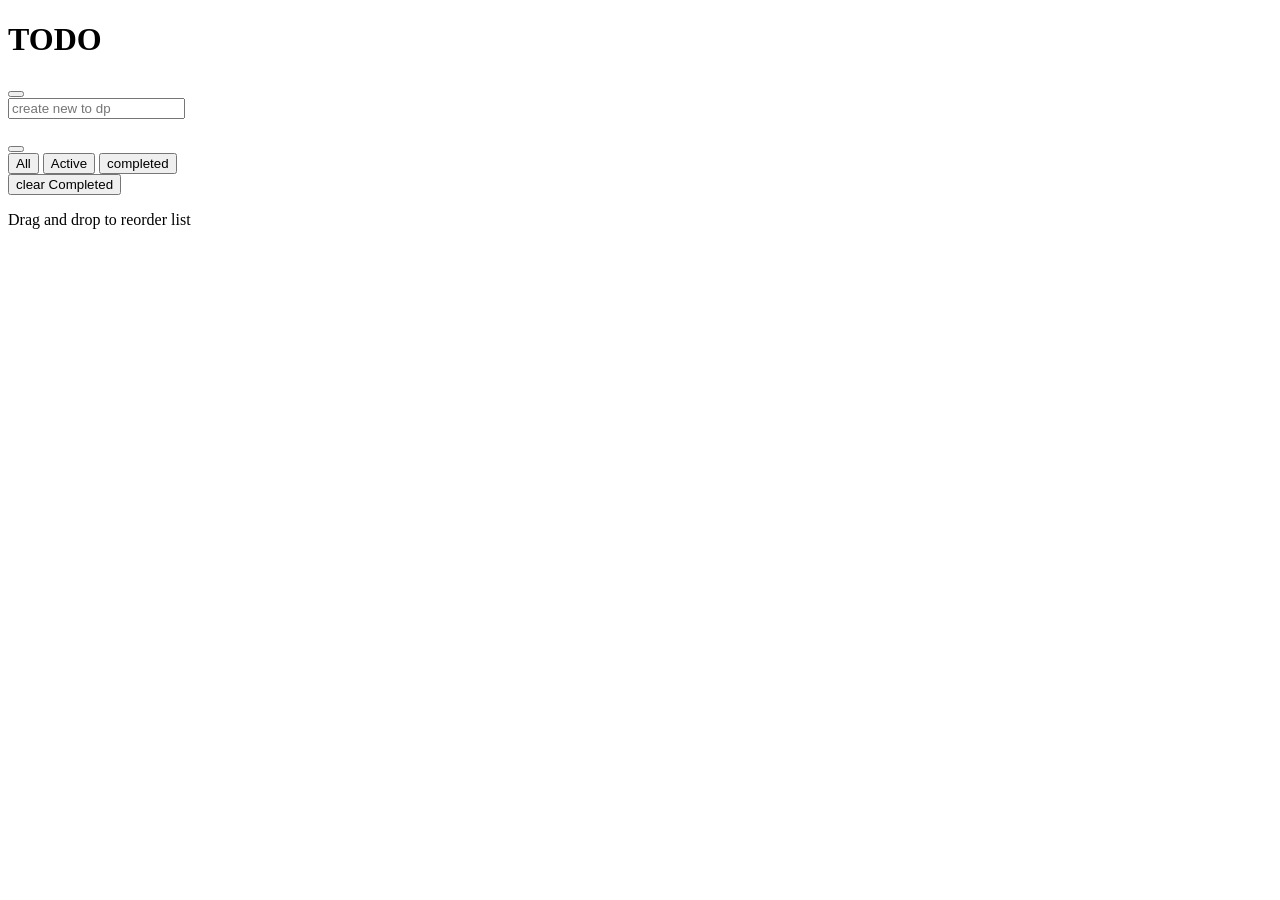
==== index.html @ 7b24b312 "index.html" ====
<!DOCTYPE html>
<html lang="en">
<head>
  <meta charset="UTF-8">
  <meta name="viewport" content="width=device-width, initial-scale=1.0"> <!-- displays site properly based on user's device -->

  <link rel="icon" type="image/png" sizes="32x32" href="./images/favicon-32x32.png">
  
  <title>Frontend Mentor | Todo app</title>
  <link rel="stylesheet" href="style.css">
  <!-- Feel free to remove these styles or customise in your own stylesheet ?? -->
  <style>
    .attribution { font-size: 11px; text-align: center; }
    .attribution a { color: hsl(228, 45%, 44%); }

  </style>
  <link rel="stylesheet" href="https://fonts.googleapis.com/css2?family=Josefin+Sans:wght@400;700&display=swap">
</head>
<body class="clair">
<div class="site-container" >
<div class="header">
  <div><h1>TODO</h1>
    
    <button id="themeBtn"> </button> 
    
     </div>

  <div class="input-group">
    <input type="text" id="taskInput" placeholder="create new to dp">
    <button onclick="addTask()" hidden>+</button>
  </div>
  
</div>
 
<div class=" contenair">
     <button id="addBtn" hidden>Ajouter</button>

    
    <ul id="taskList"></ul>
      
    </ul>
    
</div>

<div class="controls">
    <button id="nbItem" ></button>
    <div class="filters">
    
      <button onclick="filterTasks('all')">All</button>
      <button onclick="filterTasks('active')">Active</button>
      <button onclick="filterTasks('completed')">completed</button>
    </div>
      <button  id = "clear" onclick="clearCompleted()">clear Completed </button>
    
    
  </div>
  </div>

  <footer >
  <div class="footer">
  <p>Drag and drop to reorder list</p>
  <div class="attribution" hidden>
    Challenge by <a href="https://www.frontendmentor.io?ref=challenge" target="_blank">Frontend Mentor</a>. 
    Coded by <a href="#">Chrigui Faiza</a>.
  </div>
  </div>

  </footer>
</div>
  <script src="script.js"></script>
</body>
</html>
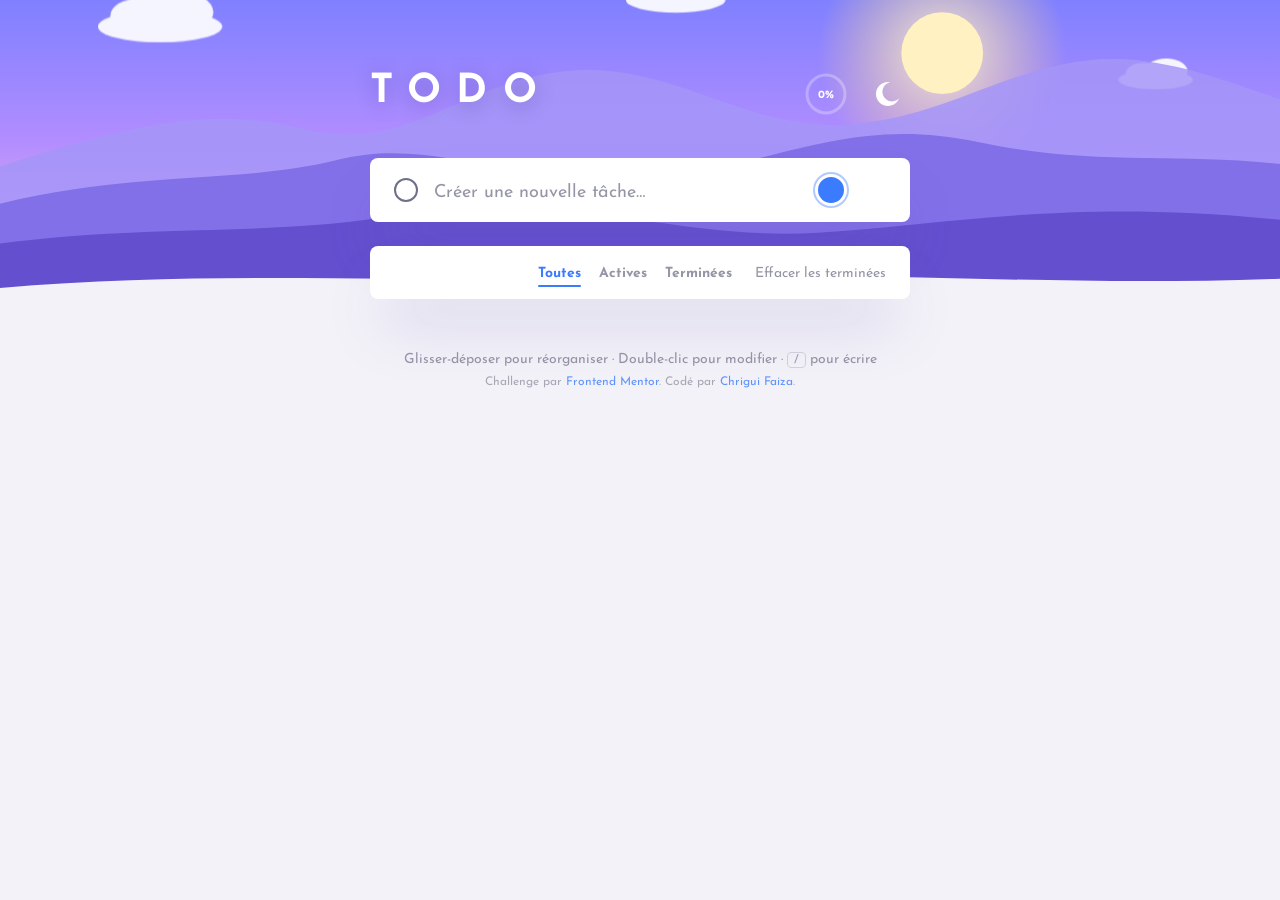
==== commit 735c144f: "index.html" ====
--- a/index.html
+++ b/index.html
@@ -1,72 +1,199 @@
 <!DOCTYPE html>
-<html lang="en">
+<html lang="fr" data-theme="light">
 <head>
   <meta charset="UTF-8">
-  <meta name="viewport" content="width=device-width, initial-scale=1.0"> <!-- displays site properly based on user's device -->
+  <meta name="viewport" content="width=device-width, initial-scale=1.0">
+  <meta name="theme-color" content="#6d7cff">
+  <title>TODO — Mes tâches</title>
 
-  <link rel="icon" type="image/png" sizes="32x32" href="./images/favicon-32x32.png">
-  
-  <title>Frontend Mentor | Todo app</title>
+  <!-- Favicon intégré (aucun fichier image nécessaire) -->
+  <link rel="icon" href="data:image/svg+xml,%3Csvg xmlns='http://www.w3.org/2000/svg' viewBox='0 0 32 32'%3E%3Cdefs%3E%3ClinearGradient id='g' x1='0' y1='0' x2='1' y2='1'%3E%3Cstop offset='0' stop-color='%2355ddff'/%3E%3Cstop offset='1' stop-color='%23c058f3'/%3E%3C/linearGradient%3E%3C/defs%3E%3Ccircle cx='16' cy='16' r='15' fill='url(%23g)'/%3E%3Cpath d='M10 16.5l4 4 8-9' fill='none' stroke='white' stroke-width='3' stroke-linecap='round' stroke-linejoin='round'/%3E%3C/svg%3E">
+
+  <link rel="preconnect" href="https://fonts.googleapis.com">
+  <link rel="preconnect" href="https://fonts.gstatic.com" crossorigin>
+  <link rel="stylesheet" href="https://fonts.googleapis.com/css2?family=Josefin+Sans:wght@400;600;700&display=swap">
+
+  <!-- Applique le thème AVANT l'affichage pour éviter un flash blanc -->
+  <script>
+    (function () {
+      var t = null;
+      try { t = JSON.parse(localStorage.getItem("theme")); } catch (e) {}
+      if (t !== "light" && t !== "dark") {
+        t = window.matchMedia && matchMedia("(prefers-color-scheme: dark)").matches ? "dark" : "light";
+      }
+      document.documentElement.dataset.theme = t;
+    })();
+  </script>
+
   <link rel="stylesheet" href="style.css">
-  <!-- Feel free to remove these styles or customise in your own stylesheet ?? -->
-  <style>
-    .attribution { font-size: 11px; text-align: center; }
-    .attribution a { color: hsl(228, 45%, 44%); }
+</head>
+<body>
 
-  </style>
-  <link rel="stylesheet" href="https://fonts.googleapis.com/css2?family=Josefin+Sans:wght@400;700&display=swap">
-</head>
-<body class="clair">
-<div class="site-container" >
-<div class="header">
-  <div><h1>TODO</h1>
-    
-    <button id="themeBtn"> </button> 
-    
-     </div>
+  <!-- ===================== EN-TÊTE ILLUSTRÉ ===================== -->
+  <!-- Paysage en SVG : soleil le jour, lune et étoiles la nuit.
+       Les couleurs viennent des variables CSS => elles changent avec le thème. -->
+  <header class="hero" id="hero" aria-hidden="true">
+    <svg class="hero-art" viewBox="0 0 1440 400" preserveAspectRatio="xMidYMax slice">
+      <defs>
+        <linearGradient id="sky" x1="0" y1="0" x2="0" y2="1">
+          <stop class="s1" offset="0"/>
+          <stop class="s2" offset="0.55"/>
+          <stop class="s3" offset="1"/>
+        </linearGradient>
+        <radialGradient id="sunGlow">
+          <stop offset="0" stop-color="#fff6d6" stop-opacity=".9"/>
+          <stop offset="1" stop-color="#ffd27a" stop-opacity="0"/>
+        </radialGradient>
+        <radialGradient id="moonGlow">
+          <stop offset="0" stop-color="#d9d4ff" stop-opacity=".55"/>
+          <stop offset="1" stop-color="#d9d4ff" stop-opacity="0"/>
+        </radialGradient>
+        <mask id="crescent">
+          <rect width="1440" height="400" fill="white"/>
+          <circle cx="1080" cy="106" r="34" fill="black"/>
+        </mask>
+      </defs>
 
-  <div class="input-group">
-    <input type="text" id="taskInput" placeholder="create new to dp">
-    <button onclick="addTask()" hidden>+</button>
-  </div>
-  
-</div>
- 
-<div class=" contenair">
-     <button id="addBtn" hidden>Ajouter</button>
+      <!-- Ciel -->
+      <rect class="sky" width="1440" height="400" fill="url(#sky)"/>
 
-    
-    <ul id="taskList"></ul>
-      
-    </ul>
-    
-</div>
+      <!-- Étoiles (générées en JS) + étoile filante -->
+      <g class="stars" id="stars"></g>
+      <line class="shooting" x1="300" y1="40" x2="380" y2="70"/>
 
-<div class="controls">
-    <button id="nbItem" ></button>
-    <div class="filters">
-    
-      <button onclick="filterTasks('all')">All</button>
-      <button onclick="filterTasks('active')">Active</button>
-      <button onclick="filterTasks('completed')">completed</button>
+      <!-- Soleil / Lune (parallaxe lente) -->
+      <g class="layer" style="--depth: 4"><g class="celestial">
+        <g class="sun">
+          <circle cx="1060" cy="120" r="140" fill="url(#sunGlow)"/>
+          <circle cx="1060" cy="120" r="46" fill="#fff1c1"/>
+        </g>
+        <g class="moon">
+          <circle cx="1060" cy="120" r="120" fill="url(#moonGlow)"/>
+          <circle cx="1060" cy="120" r="38" fill="#f3f0ff" mask="url(#crescent)"/>
+        </g>
+      </g></g>
+
+      <!-- Nuages qui dérivent -->
+      <g class="layer" style="--depth: 8">
+        <g class="clouds">
+          <g class="cloud" transform="translate(180 90)">
+            <ellipse cx="0" cy="0" rx="70" ry="18"/>
+            <ellipse cx="-22" cy="-12" rx="34" ry="20"/>
+            <ellipse cx="20" cy="-16" rx="40" ry="24"/>
+          </g>
+          <g class="cloud desktop-only" transform="translate(760 60) scale(.8)">
+            <ellipse cx="0" cy="0" rx="70" ry="18"/>
+            <ellipse cx="-22" cy="-12" rx="34" ry="20"/>
+            <ellipse cx="20" cy="-16" rx="40" ry="24"/>
+          </g>
+          <g class="cloud" transform="translate(1300 150) scale(.6)">
+            <ellipse cx="0" cy="0" rx="70" ry="18"/>
+            <ellipse cx="-22" cy="-12" rx="34" ry="20"/>
+            <ellipse cx="20" cy="-16" rx="40" ry="24"/>
+          </g>
+        </g>
+      </g>
+
+      <!-- Montagnes en 3 plans -->
+      <path class="layer m1 desktop-only" style="--depth: 12"
+        d="M-40 260 C120 210 220 175 340 205 C460 235 520 150 640 140 C760 130 840 210 960 200 C1080 190 1160 115 1280 128 C1360 137 1420 170 1480 182 V400 H-40Z"/>
+      <path class="layer m2" style="--depth: 20"
+        d="M-40 300 C140 248 260 270 380 240 C500 210 600 282 740 262 C880 242 960 190 1100 220 C1240 250 1340 228 1480 250 V400 H-40Z"/>
+      <path class="layer m3" style="--depth: 30"
+        d="M-40 340 C160 308 300 330 460 300 C620 270 760 332 920 322 C1080 312 1220 280 1480 312 V400 H-40Z"/>
+      <!-- Premier plan : même couleur que la page => fondu parfait -->
+      <path class="m4" d="M-40 388 C240 360 480 382 720 372 C960 362 1200 386 1480 372 V400 H-40Z"/>
+    </svg>
+  </header>
+
+  <!-- ===================== APPLICATION ===================== -->
+  <main class="app">
+
+    <div class="app-head">
+      <div>
+        <h1>TODO</h1>
+        <p class="greeting" id="greeting"></p>
+      </div>
+
+      <div class="head-actions">
+        <!-- Anneau de progression -->
+        <div class="ring" id="ring" role="img" aria-label="Progression">
+          <svg viewBox="0 0 44 44">
+            <circle class="ring-track" cx="22" cy="22" r="19"/>
+            <circle class="ring-value" id="ringValue" cx="22" cy="22" r="19"/>
+          </svg>
+          <span id="ringText">0%</span>
+        </div>
+
+        <!-- Bouton jour / nuit -->
+        <button class="theme-btn" id="themeBtn" type="button" aria-label="Activer le mode nuit">
+          <svg class="icon-moon" viewBox="0 0 26 26" aria-hidden="true">
+            <path fill="currentColor" d="M13 0c.81 0 1.603.074 2.373.216C10.593 1.199 7 5.43 7 10.5 7 16.299 11.701 21 17.5 21c2.996 0 5.7-1.255 7.613-3.268C23.22 22.572 18.51 26 13 26 5.82 26 0 20.18 0 13S5.82 0 13 0z"/>
+          </svg>
+          <svg class="icon-sun" viewBox="0 0 26 26" aria-hidden="true">
+            <path fill="currentColor" d="M13 21a1 1 0 011 1v3a1 1 0 11-2 0v-3a1 1 0 011-1zm-5.657-2.343a1 1 0 010 1.414l-2.121 2.121a1 1 0 01-1.414-1.414l2.12-2.121a1 1 0 011.415 0zm12.728 0l2.121 2.121a1 1 0 01-1.414 1.414l-2.121-2.12a1 1 0 011.414-1.415zM13 8a5 5 0 110 10 5 5 0 010-10zm12 4a1 1 0 110 2h-3a1 1 0 110-2h3zM4 12a1 1 0 110 2H1a1 1 0 110-2h3zm18.192-8.192a1 1 0 010 1.414l-2.12 2.121a1 1 0 01-1.415-1.414l2.121-2.121a1 1 0 011.414 0zm-16.97 0l2.121 2.12A1 1 0 015.93 7.344L3.808 5.222a1 1 0 011.414-1.414zM13 0a1 1 0 011 1v3a1 1 0 11-2 0V1a1 1 0 011-1z"/>
+          </svg>
+        </button>
+      </div>
     </div>
-      <button  id = "clear" onclick="clearCompleted()">clear Completed </button>
-    
-    
-  </div>
+
+    <!-- Nouvelle tâche -->
+    <form class="card new-task" id="newTask" autocomplete="off">
+      <span class="check preview" aria-hidden="true"></span>
+      <label class="sr-only" for="taskInput">Nouvelle tâche</label>
+      <input type="text" id="taskInput" maxlength="140" placeholder="Créer une nouvelle tâche…">
+      <button type="button" class="swatch-btn" id="newColorBtn" aria-label="Choisir la couleur de la note" aria-haspopup="true"></button>
+      <button type="submit" class="add-btn" id="addBtn" aria-label="Ajouter la tâche">
+        <svg viewBox="0 0 18 18" aria-hidden="true"><path d="M9 2v14M2 9h14" stroke="currentColor" stroke-width="2.4" stroke-linecap="round"/></svg>
+      </button>
+    </form>
+
+    <!-- Liste -->
+    <section class="card list-card" aria-label="Liste des tâches">
+      <ul id="taskList" class="task-list"></ul>
+
+      <div class="empty" id="empty" hidden>
+        <svg viewBox="0 0 120 90" aria-hidden="true">
+          <rect x="18" y="10" width="84" height="70" rx="10" class="e-paper"/>
+          <rect x="32" y="28" width="12" height="12" rx="6" class="e-dot"/>
+          <rect x="52" y="31" width="36" height="6" rx="3" class="e-line"/>
+          <rect x="32" y="50" width="12" height="12" rx="6" class="e-dot2"/>
+          <rect x="52" y="53" width="26" height="6" rx="3" class="e-line"/>
+        </svg>
+        <p id="emptyText">Rien à faire… pour l'instant !</p>
+      </div>
+
+      <div class="list-footer">
+        <span id="nbItem" aria-live="polite"></span>
+
+        <div class="filters" role="group" aria-label="Filtrer les tâches">
+          <button type="button" data-filter="all" aria-pressed="true">Toutes</button>
+          <button type="button" data-filter="active" aria-pressed="false">Actives</button>
+          <button type="button" data-filter="completed" aria-pressed="false">Terminées</button>
+        </div>
+
+        <button type="button" id="clear" class="clear">Effacer les terminées</button>
+      </div>
+    </section>
+
+    <footer class="footer">
+      <p>Glisser-déposer pour réorganiser · Double-clic pour modifier · <kbd>/</kbd> pour écrire</p>
+      <p class="attribution">
+        Challenge par <a href="https://www.frontendmentor.io?ref=challenge" target="_blank" rel="noopener">Frontend Mentor</a>.
+        Codé par <a href="https://github.com/faiza-chr/">Chrigui Faiza</a>.
+      </p>
+    </footer>
+  </main>
+
+  <!-- Palette de couleurs (partagée, positionnée en JS) -->
+  <div class="palette" id="palette" role="dialog" aria-label="Couleur de la note" hidden></div>
+
+  <!-- Notification avec « Annuler » -->
+  <div class="toast" id="toast" role="status" aria-live="polite">
+    <span id="toastText"></span>
+    <button type="button" id="toastAction"></button>
   </div>
 
-  <footer >
-  <div class="footer">
-  <p>Drag and drop to reorder list</p>
-  <div class="attribution" hidden>
-    Challenge by <a href="https://www.frontendmentor.io?ref=challenge" target="_blank">Frontend Mentor</a>. 
-    Coded by <a href="#">Chrigui Faiza</a>.
-  </div>
-  </div>
-
-  </footer>
-</div>
   <script src="script.js"></script>
 </body>
 </html>
--- a/style.css
+++ b/style.css
@@ -0,0 +1,645 @@
+/* =========================================================
+   TODO — style.css
+   Thème jour / nuit piloté par [data-theme] sur <html>
+   ========================================================= */
+
+*, *::before, *::after { margin: 0; padding: 0; box-sizing: border-box; }
+
+/* ---------- Variables : MODE JOUR ---------- */
+:root {
+  --font: "Josefin Sans", system-ui, sans-serif;
+
+  --bg: #f3f2f8;
+  --card: #ffffff;
+  --text: #494c6b;
+  --muted: #9495a5;
+  --faint: #d1d2da;
+  --line: #e9e9f1;
+  --hover: #24263a;
+  --accent: #3a7cfd;
+  --shadow: 0 35px 60px -15px rgba(99, 82, 180, .28);
+
+  /* Scène de l'en-tête */
+  --sky1: #6d7cff;
+  --sky2: #b28dff;
+  --sky3: #ffc2d9;
+  --m1: #a596f8;
+  --m2: #8270e8;
+  --m3: #6450cf;
+  --cloud: .92;
+  --stars: 0;
+  --sun: 1;
+
+  --ease: cubic-bezier(.2, .8, .2, 1);
+  color-scheme: light;
+}
+
+/* ---------- Variables : MODE NUIT ---------- */
+[data-theme="dark"] {
+  --bg: #161722;
+  --card: #25273d;
+  --text: #c8cbe7;
+  --muted: #6b6e8e;
+  --faint: #4d5067;
+  --line: #34364c;
+  --hover: #f1f1fb;
+  --accent: #6aa0ff;
+  --shadow: 0 35px 60px -15px rgba(0, 0, 0, .65);
+
+  --sky1: #060a22;
+  --sky2: #1c1850;
+  --sky3: #4b2a7d;
+  --m1: #2c2760;
+  --m2: #1e1b45;
+  --m3: #14122f;
+  --cloud: .14;
+  --stars: 1;
+  --sun: 0;
+
+  color-scheme: dark;
+}
+
+html { -webkit-text-size-adjust: 100%; }
+
+body {
+  min-height: 100vh;
+  font-family: var(--font);
+  font-size: 18px;
+  color: var(--text);
+  background: var(--bg);
+  transition: background-color .5s var(--ease), color .5s var(--ease);
+  -webkit-font-smoothing: antialiased;
+}
+
+button { font: inherit; color: inherit; background: none; border: 0; cursor: pointer; }
+button:focus-visible, input:focus-visible { outline: 2px solid var(--accent); outline-offset: 3px; border-radius: 6px; }
+
+.sr-only {
+  position: absolute; width: 1px; height: 1px; overflow: hidden;
+  clip: rect(0 0 0 0); white-space: nowrap;
+}
+
+/* Transition circulaire du thème (View Transitions API) */
+::view-transition-old(root),
+::view-transition-new(root) { animation: none; mix-blend-mode: normal; }
+
+/* =========================================================
+   EN-TÊTE ILLUSTRÉ
+   ========================================================= */
+.hero {
+  position: relative;
+  height: 300px;
+  overflow: hidden;
+  background: var(--bg);
+}
+.hero-art { position: absolute; top: 0; left: 0; width: 100%; height: calc(100% + 2px); display: block; }
+.celestial { transition: transform .6s var(--ease); }
+
+.s1 { stop-color: var(--sky1); }
+.s2 { stop-color: var(--sky2); }
+.s3 { stop-color: var(--sky3); }
+.s1, .s2, .s3 { transition: stop-color .8s var(--ease); }
+
+.m1 { fill: var(--m1); opacity: .85; }
+.m2 { fill: var(--m2); }
+.m3 { fill: var(--m3); }
+.m4 { fill: var(--bg); }
+.m1, .m2, .m3, .m4 { transition: fill .8s var(--ease); }
+
+/* Parallaxe : --px / --py sont mis à jour par le JS */
+.layer {
+  transform: translate(calc(var(--px, 0) * var(--depth) * -1px), calc(var(--py, 0) * var(--depth) * -.4px));
+  transition: transform .6s var(--ease);
+}
+
+/* Soleil qui se couche / lune qui se lève */
+.sun, .moon { transition: transform 1s var(--ease), opacity .8s var(--ease); }
+.sun  { opacity: var(--sun); transform: translateY(calc((1 - var(--sun)) * 170px)); }
+.moon { opacity: calc(1 - var(--sun)); transform: translateY(calc(var(--sun) * 170px)); }
+
+.cloud ellipse { fill: #fff; }
+.clouds { opacity: var(--cloud); transition: opacity .8s; animation: drift 60s linear infinite alternate; }
+@keyframes drift { to { transform: translateX(-120px); } }
+
+.stars { opacity: var(--stars); transition: opacity 1s var(--ease); }
+.star { fill: #fff; animation: twinkle 3s ease-in-out infinite; }
+@keyframes twinkle { 50% { opacity: .25; } }
+
+.shooting {
+  stroke: #fff; stroke-width: 2; stroke-linecap: round;
+  stroke-dasharray: 40 400; stroke-dashoffset: 40;
+  opacity: 0;
+}
+[data-theme="dark"] .shooting { animation: shoot 7s ease-in 2s infinite; }
+@keyframes shoot {
+  0%   { stroke-dashoffset: 40;   opacity: 0; transform: translate(0, 0); }
+  2%   { opacity: 1; }
+  10%  { stroke-dashoffset: -120; opacity: 0; transform: translate(260px, 100px); }
+  100% { opacity: 0; }
+}
+
+/* =========================================================
+   APPLICATION
+   ========================================================= */
+.app {
+  position: relative;
+  z-index: 1;
+  width: min(540px, 100% - 48px);
+  margin: -228px auto 0;
+  padding-bottom: 48px;
+}
+
+.app-head {
+  display: flex;
+  align-items: flex-start;
+  justify-content: space-between;
+  margin-bottom: 36px;
+  color: #fff;
+}
+h1 {
+  font-size: 40px;
+  font-weight: 700;
+  letter-spacing: .38em;
+  line-height: 1;
+  text-shadow: 0 4px 20px rgba(30, 20, 80, .25);
+}
+.greeting {
+  margin-top: 10px;
+  font-size: 15px;
+  opacity: .9;
+  letter-spacing: .02em;
+  text-transform: capitalize;
+}
+
+.head-actions { display: flex; align-items: center; gap: 18px; }
+
+/* Anneau de progression */
+.ring { position: relative; width: 44px; height: 44px; display: grid; place-items: center; }
+.ring svg { position: absolute; inset: 0; transform: rotate(-90deg); }
+.ring circle { fill: none; stroke-width: 3; }
+.ring-track { stroke: rgba(255, 255, 255, .28); }
+.ring-value {
+  stroke: #fff; stroke-linecap: round;
+  stroke-dasharray: 119.38; stroke-dashoffset: 119.38;
+  transition: stroke-dashoffset .7s var(--ease);
+}
+#ringText { font-size: 11px; font-weight: 700; padding-top: 2px; }
+
+/* Bouton jour / nuit */
+.theme-btn {
+  position: relative;
+  width: 44px; height: 44px;
+  border-radius: 50%;
+  display: grid; place-items: center;
+  color: #fff;
+  transition: background .3s, transform .3s var(--ease);
+}
+.theme-btn:hover { background: rgba(255, 255, 255, .16); transform: rotate(-12deg); }
+.theme-btn svg {
+  position: absolute; width: 24px; height: 24px;
+  transition: transform .6s var(--ease), opacity .4s;
+}
+.icon-sun  { opacity: 0; transform: rotate(-90deg) scale(.4); }
+[data-theme="dark"] .icon-moon { opacity: 0; transform: rotate(90deg) scale(.4); }
+[data-theme="dark"] .icon-sun  { opacity: 1; transform: none; }
+
+/* ---------- Cartes ---------- */
+.card {
+  background: var(--card);
+  border-radius: 8px;
+  box-shadow: var(--shadow);
+  transition: background-color .5s var(--ease), box-shadow .5s;
+}
+
+/* ---------- Bouton cercle (cocher) ---------- */
+.check {
+  position: relative;
+  flex: none;
+  width: 24px; height: 24px;
+  border-radius: 50%;
+  border: 1.5px solid var(--faint);
+  transition: border-color .2s, transform .2s var(--ease);
+}
+.check::after {
+  content: "";
+  position: absolute; inset: -1.5px;
+  border-radius: 50%;
+  background:
+    url("data:image/svg+xml,%3Csvg xmlns='http://www.w3.org/2000/svg' width='11' height='9'%3E%3Cpath fill='none' stroke='%23FFF' stroke-width='2' d='M1 4.304L3.696 7l6-6'/%3E%3C/svg%3E") center / 11px no-repeat,
+    linear-gradient(135deg, color-mix(in oklab, var(--c, var(--accent)), white 35%), var(--c, var(--accent)));
+  transform: scale(0);
+  transition: transform .35s cubic-bezier(.3, 1.6, .5, 1);
+}
+.check.preview { border-color: var(--c); border-width: 2px; opacity: .8; }
+
+/* ---------- Nouvelle tâche ---------- */
+.new-task {
+  display: flex;
+  align-items: center;
+  gap: 16px;
+  height: 64px;
+  padding: 0 14px 0 24px;
+  margin-bottom: 24px;
+}
+.new-task.shake { animation: shake .4s; }
+@keyframes shake {
+  20%, 60% { transform: translateX(-8px); }
+  40%, 80% { transform: translateX(8px); }
+}
+
+#taskInput {
+  flex: 1;
+  min-width: 0;
+  height: 100%;
+  border: 0;
+  outline: 0;
+  background: transparent;
+  font: inherit;
+  color: var(--text);
+  caret-color: var(--accent);
+  padding-top: 4px;
+}
+#taskInput::placeholder { color: var(--muted); }
+
+.swatch-btn {
+  flex: none;
+  width: 26px; height: 26px;
+  border-radius: 50%;
+  background: var(--c, var(--accent));
+  box-shadow: 0 0 0 3px var(--card), 0 0 0 5px color-mix(in srgb, var(--c, var(--accent)) 40%, transparent);
+  transition: transform .2s var(--ease), background .3s;
+}
+.swatch-btn:hover { transform: scale(1.12); }
+
+.add-btn {
+  flex: none;
+  width: 36px; height: 36px;
+  border-radius: 50%;
+  display: grid; place-items: center;
+  color: #fff;
+  background: linear-gradient(135deg, #55ddff, #c058f3);
+  opacity: 0;
+  transform: scale(.4) rotate(-90deg);
+  pointer-events: none;
+  transition: opacity .25s, transform .35s cubic-bezier(.3, 1.6, .5, 1);
+}
+.add-btn svg { width: 16px; height: 16px; }
+.new-task.has-text .add-btn { opacity: 1; transform: none; pointer-events: auto; }
+
+/* ---------- Liste ---------- */
+.list-card { position: relative; overflow: visible; }
+
+.task-list { list-style: none; position: relative; }
+
+.task {
+  --c: var(--accent);
+  position: relative;
+  display: flex;
+  align-items: center;
+  gap: 16px;
+  padding: 20px 20px 20px 24px;
+  border-bottom: 1px solid var(--line);
+  background: var(--card);
+  transition: background-color .3s, border-color .5s;
+}
+.task:first-child { border-radius: 8px 8px 0 0; }
+
+/* Barre de couleur à gauche */
+.task::before {
+  content: "";
+  position: absolute;
+  left: 0; top: 14px; bottom: 14px;
+  width: 4px;
+  border-radius: 0 4px 4px 0;
+  background: var(--c);
+  transition: background .3s, top .3s var(--ease), bottom .3s var(--ease);
+}
+.task:hover { background: color-mix(in srgb, var(--c) 6%, var(--card)); }
+.task:hover::before { top: 0; bottom: 0; }
+.task:first-child:hover::before { border-top-left-radius: 0; }
+
+.task .check { cursor: pointer; }
+.task .check:hover { border-color: var(--c); transform: scale(1.08); }
+
+.text {
+  flex: 1;
+  min-width: 0;
+  padding-top: 4px;
+  overflow-wrap: anywhere;
+  cursor: text;
+  user-select: none;
+}
+/* Barré animé */
+.text span {
+  background: linear-gradient(currentColor, currentColor) 0 55% / 0% 1.5px no-repeat;
+  box-decoration-break: clone;
+  -webkit-box-decoration-break: clone;
+  transition: background-size .4s var(--ease), color .3s;
+}
+
+.task.completed .check { border-color: transparent; }
+.task.completed .check::after { transform: scale(1); }
+.task.completed .text { color: var(--faint); }
+.task.completed .text span { background-size: 100% 1.5px; }
+
+/* Champ d'édition */
+.edit {
+  flex: 1;
+  min-width: 0;
+  font: inherit;
+  color: var(--text);
+  background: color-mix(in srgb, var(--c) 10%, transparent);
+  border: 0;
+  border-bottom: 2px solid var(--c);
+  border-radius: 4px 4px 0 0;
+  padding: 4px 8px 2px;
+  outline: 0;
+}
+
+/* Poignée, pastille couleur, supprimer */
+.grip, .dot, .delete {
+  flex: none;
+  display: grid; place-items: center;
+  opacity: 0;
+  transition: opacity .2s, transform .2s var(--ease), color .2s;
+}
+.task:hover :is(.grip, .dot, .delete),
+.task:focus-within :is(.grip, .dot, .delete) { opacity: 1; }
+
+.grip {
+  position: absolute;
+  left: -30px;
+  width: 24px; height: 40px;
+  color: var(--muted);
+  cursor: grab;
+  touch-action: none;
+}
+.grip svg { width: 10px; height: 16px; }
+.app:has(.grip) .task:hover .grip { opacity: .7; }
+
+.dot {
+  width: 22px; height: 22px;
+  border-radius: 50%;
+}
+.dot::before {
+  content: "";
+  width: 12px; height: 12px;
+  border-radius: 50%;
+  background: var(--c);
+  box-shadow: 0 0 0 3px color-mix(in srgb, var(--c) 25%, transparent);
+  transition: transform .2s var(--ease);
+}
+.dot:hover::before { transform: scale(1.3); }
+
+.delete { width: 22px; height: 22px; color: var(--muted); }
+.delete svg { width: 14px; height: 14px; }
+.delete:hover { color: #f43f5e; transform: rotate(90deg); }
+
+/* Animations d'entrée / sortie */
+.task.enter { animation: enter .45s var(--ease); }
+@keyframes enter {
+  from { opacity: 0; transform: translateY(-12px) scale(.98); }
+}
+.task.leave { animation: leave .32s var(--ease) forwards; pointer-events: none; }
+@keyframes leave {
+  to { opacity: 0; transform: translateX(40px); }
+}
+
+/* Glisser-déposer */
+.task.dragging {
+  z-index: 5;
+  border-radius: 8px;
+  border-bottom-color: transparent;
+  box-shadow: 0 20px 40px -10px rgba(40, 30, 90, .35), 0 0 0 2px var(--c);
+  transition: box-shadow .2s;
+}
+.task.dragging .grip { cursor: grabbing; opacity: 1; }
+.task-list.sorting { user-select: none; }
+.task-list.sorting .task:not(.dragging) { pointer-events: none; }
+
+/* État vide */
+.empty {
+  padding: 40px 24px 32px;
+  text-align: center;
+  color: var(--muted);
+  font-size: 16px;
+  border-bottom: 1px solid var(--line);
+}
+.empty svg { width: 110px; margin-bottom: 14px; animation: float 4s ease-in-out infinite; }
+@keyframes float { 50% { transform: translateY(-6px); } }
+.e-paper { fill: color-mix(in srgb, var(--accent) 10%, var(--card)); stroke: var(--line); }
+.e-dot   { fill: #8b5cf6; }
+.e-dot2  { fill: #10b981; }
+.e-line  { fill: var(--faint); }
+
+/* Pied de liste */
+.list-footer {
+  display: flex;
+  align-items: center;
+  justify-content: space-between;
+  gap: 12px;
+  padding: 16px 24px;
+  font-size: 14px;
+  color: var(--muted);
+}
+#nbItem { min-width: 120px; padding-top: 2px; }
+.list-footer > *, .filters button, .toast span { white-space: nowrap; }
+
+.filters { display: flex; gap: 18px; }
+.filters button {
+  position: relative;
+  font-weight: 700;
+  color: var(--muted);
+  padding: 4px 0 2px;
+  transition: color .2s;
+}
+.filters button:hover { color: var(--hover); }
+.filters button[aria-pressed="true"] { color: var(--accent); }
+.filters button::after {
+  content: "";
+  position: absolute; left: 0; right: 0; bottom: -4px;
+  height: 2px; border-radius: 2px;
+  background: var(--accent);
+  transform: scaleX(0);
+  transition: transform .3s var(--ease);
+}
+.filters button[aria-pressed="true"]::after { transform: scaleX(1); }
+
+.clear { color: var(--muted); padding-top: 2px; transition: color .2s, opacity .2s; }
+.clear:hover { color: var(--hover); }
+.clear:disabled { opacity: .4; cursor: default; color: var(--muted); }
+
+/* Pied de page */
+.footer {
+  margin-top: 48px;
+  text-align: center;
+  font-size: 14px;
+  color: var(--muted);
+  line-height: 1.8;
+}
+.footer kbd {
+  font: inherit; font-size: 12px;
+  padding: 1px 6px;
+  border: 1px solid var(--faint);
+  border-radius: 4px;
+}
+.attribution { font-size: 12px; opacity: .8; }
+.attribution a { color: var(--accent); text-decoration: none; }
+.attribution a:hover { text-decoration: underline; }
+
+/* =========================================================
+   PALETTE DE COULEURS
+   ========================================================= */
+.palette {
+  position: fixed;
+  z-index: 20;
+  display: grid;
+  grid-template-columns: repeat(4, 32px);
+  gap: 10px;
+  padding: 14px;
+  background: var(--card);
+  border: 1px solid var(--line);
+  border-radius: 14px;
+  box-shadow: 0 20px 50px -10px rgba(20, 15, 60, .35);
+  transform-origin: top right;
+  animation: pop .22s var(--ease);
+}
+.palette[hidden] { display: none; }
+@keyframes pop { from { opacity: 0; transform: scale(.85) translateY(-6px); } }
+
+.palette-title {
+  grid-column: 1 / -1;
+  font-size: 12px;
+  font-weight: 700;
+  letter-spacing: .08em;
+  text-transform: uppercase;
+  color: var(--muted);
+  padding-top: 2px;
+}
+.swatch {
+  width: 32px; height: 32px;
+  border-radius: 50%;
+  background: var(--c);
+  display: grid; place-items: center;
+  transition: transform .2s var(--ease), box-shadow .2s;
+}
+.swatch:hover { transform: scale(1.14); }
+.swatch[aria-checked="true"] {
+  box-shadow: 0 0 0 3px var(--card), 0 0 0 5px var(--c);
+}
+.swatch[aria-checked="true"]::after {
+  content: "";
+  width: 12px; height: 10px;
+  background: url("data:image/svg+xml,%3Csvg xmlns='http://www.w3.org/2000/svg' width='11' height='9'%3E%3Cpath fill='none' stroke='%23FFF' stroke-width='2' d='M1 4.304L3.696 7l6-6'/%3E%3C/svg%3E") center / contain no-repeat;
+}
+
+/* =========================================================
+   TOAST + CONFETTIS
+   ========================================================= */
+.toast {
+  position: fixed;
+  left: 50%; bottom: 28px;
+  z-index: 30;
+  display: flex; align-items: center; gap: 18px;
+  padding: 14px 16px 12px 20px;
+  font-size: 15px;
+  color: #fff;
+  background: #25273d;
+  border-radius: 10px;
+  box-shadow: 0 20px 40px -10px rgba(0, 0, 0, .45);
+  transform: translate(-50%, 140%);
+  opacity: 0;
+  transition: transform .4s var(--ease), opacity .3s;
+  pointer-events: none;
+}
+[data-theme="dark"] .toast { background: #f3f2f8; color: #25273d; }
+.toast.show { transform: translate(-50%, 0); opacity: 1; pointer-events: auto; }
+#toastAction { font-weight: 700; color: #8fb4ff; }
+[data-theme="dark"] #toastAction { color: #3a7cfd; }
+#toastAction:empty { display: none; }
+
+.confetti {
+  position: fixed;
+  z-index: 40;
+  width: 8px; height: 8px;
+  border-radius: 2px;
+  pointer-events: none;
+}
+
+/* =========================================================
+   RESPONSIVE
+   ========================================================= */
+
+/* Écrans tactiles : actions toujours visibles */
+@media (hover: none) {
+  .grip, .dot, .delete { opacity: 1; }
+  .grip { position: static; width: 18px; margin-left: -8px; margin-right: -8px; opacity: .55; }
+}
+
+@media (max-width: 600px) {
+  body { font-size: 14px; }
+
+  .hero { height: 210px; }
+  /* Scène simplifiée sur mobile */
+  .desktop-only { display: none; }
+  /* Soleil / lune recentrés pour l'image mobile */
+  .celestial { transform: translate(-250px, -50px) scale(.8); transform-origin: 1060px 120px; }
+
+  .app { width: calc(100% - 48px); margin-top: -162px; }
+  .app-head { margin-bottom: 26px; }
+  h1 { font-size: 26px; }
+  .greeting { font-size: 12px; margin-top: 8px; }
+  .head-actions { gap: 8px; }
+  .ring { width: 36px; height: 36px; }
+  #ringText { font-size: 9px; }
+  .theme-btn { width: 36px; height: 36px; }
+  .theme-btn svg { width: 20px; height: 20px; }
+
+  .new-task { height: 52px; gap: 12px; padding: 0 10px 0 20px; margin-bottom: 16px; }
+  .check { width: 20px; height: 20px; }
+  .check::after { background-size: 9px, auto; }
+  .swatch-btn { width: 22px; height: 22px; }
+  .add-btn { width: 30px; height: 30px; }
+
+  .task { gap: 12px; padding: 16px 16px 16px 20px; }
+  .grip { position: static; width: 18px; margin-left: -8px; margin-right: -6px; opacity: .55; }
+  .dot, .delete { opacity: 1; }
+  .delete svg { width: 12px; height: 12px; }
+
+  .list-footer { padding: 16px 20px; font-size: 12px; }
+  #nbItem { min-width: 0; }
+
+  /* Les filtres deviennent une carte séparée sous la liste */
+  .filters {
+    position: absolute;
+    left: 0; right: 0;
+    top: calc(100% + 16px);
+    height: 48px;
+    justify-content: center;
+    align-items: center;
+    font-size: 14px;
+    background: var(--card);
+    border-radius: 8px;
+    box-shadow: var(--shadow);
+    transition: background-color .5s var(--ease);
+  }
+  .footer { margin-top: 104px; font-size: 12px; }
+  .footer kbd { display: none; }
+
+  .palette { grid-template-columns: repeat(4, 30px); }
+  .swatch { width: 30px; height: 30px; }
+}
+
+@media (min-width: 1440px) {
+  .hero { height: 340px; }
+  .app { margin-top: -262px; }
+}
+
+/* Respect des préférences d'accessibilité */
+@media (prefers-reduced-motion: reduce) {
+  *, *::before, *::after {
+    animation-duration: .01ms !important;
+    animation-iteration-count: 1 !important;
+    transition-duration: .01ms !important;
+  }
+}
